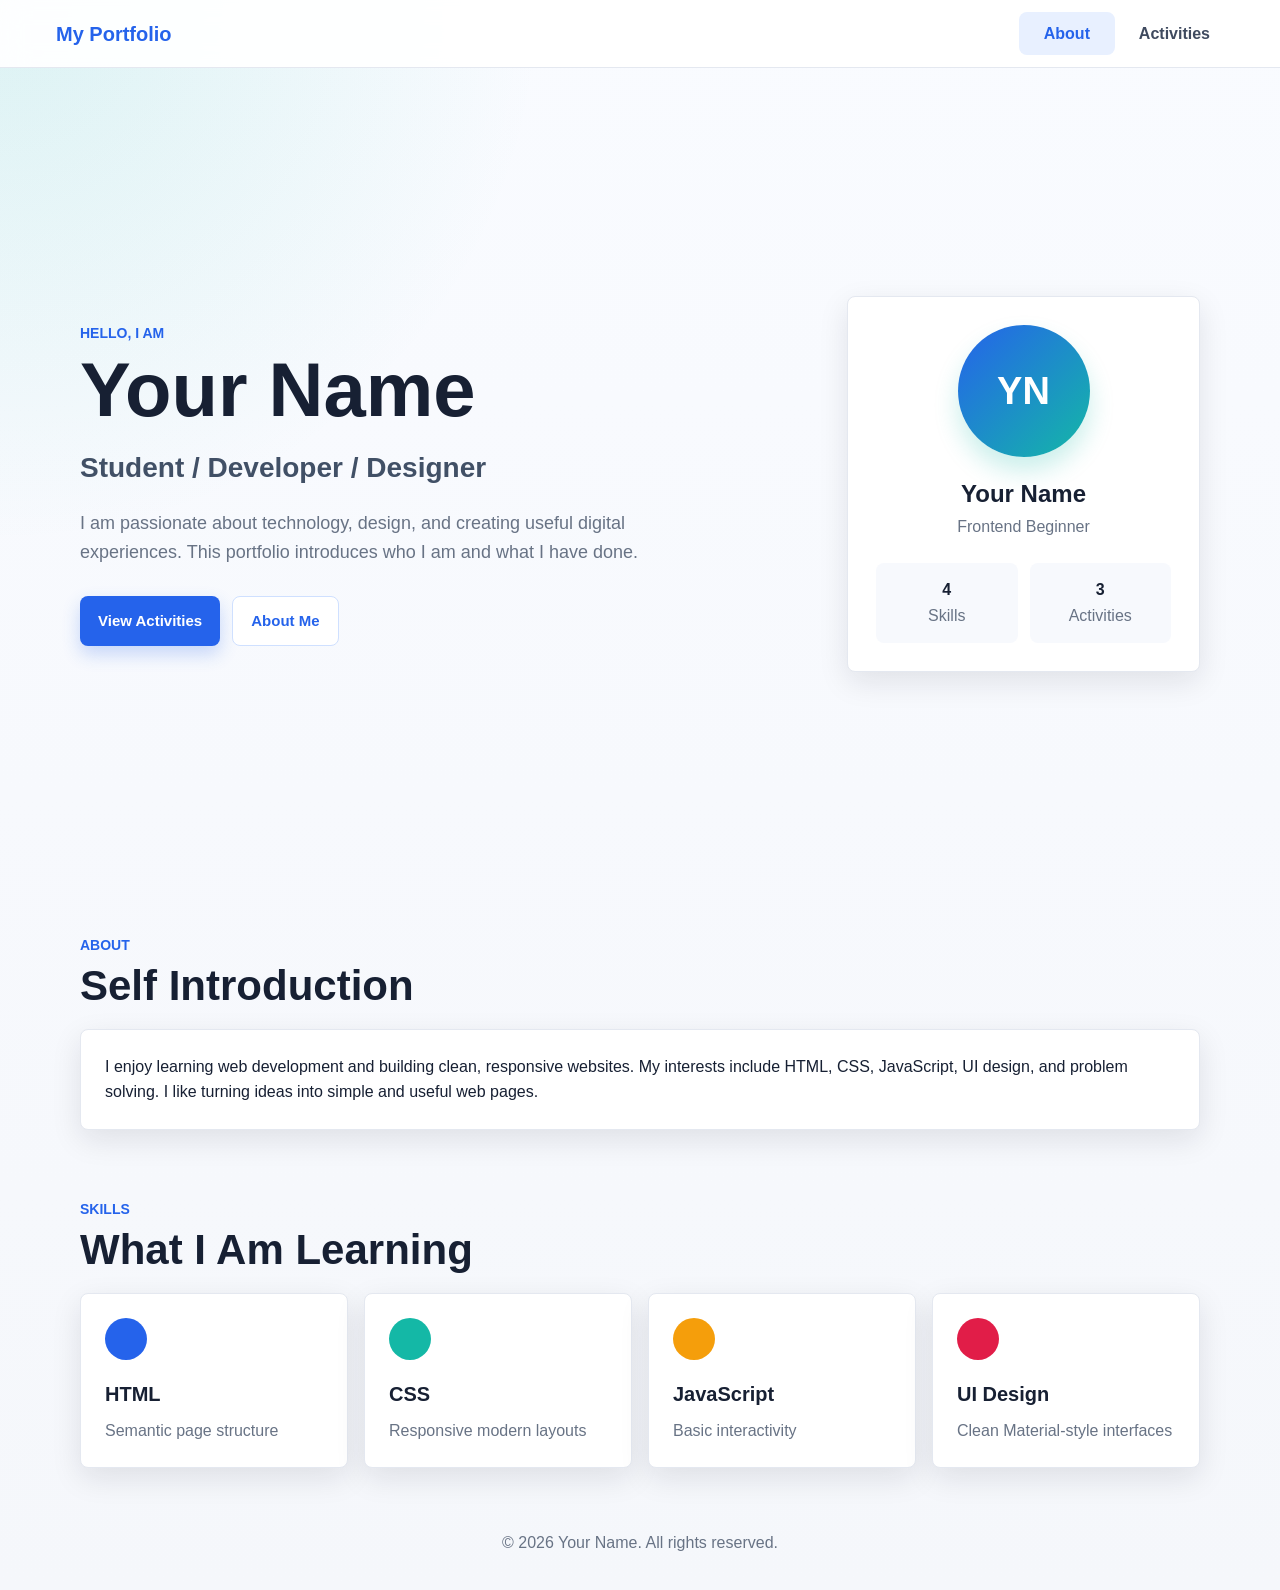
==== index.html @ d39a6b67 "Add simple portfolio website" ====
<!DOCTYPE html>
<html lang="en">
<head>
  <meta charset="UTF-8" />
  <meta name="viewport" content="width=device-width, initial-scale=1.0" />
  <title>My Portfolio</title>
  <link rel="stylesheet" href="style.css" />
</head>
<body>
  <header class="app-bar">
    <a class="logo" href="index.html">My Portfolio</a>

    <nav id="navMenu" aria-label="Main navigation">
      <a href="index.html" class="active">About</a>
      <a href="activities.html">Activities</a>
    </nav>

    <button class="menu-btn" type="button" aria-label="Open navigation menu" onclick="toggleMenu()">
      <span></span>
      <span></span>
      <span></span>
    </button>
  </header>

  <main>
    <section class="hero">
      <div class="hero-content">
        <p class="eyebrow">Hello, I am</p>
        <h1>Your Name</h1>
        <p class="subtitle">Student / Developer / Designer</p>
        <p class="intro">
          I am passionate about technology, design, and creating useful digital
          experiences. This portfolio introduces who I am and what I have done.
        </p>
        <div class="hero-actions">
          <a class="btn primary" href="activities.html">View Activities</a>
          <a class="btn secondary" href="#about">About Me</a>
        </div>
      </div>

      <aside class="profile-card" aria-label="Profile summary">
        <div class="avatar">YN</div>
        <h2>Your Name</h2>
        <p>Frontend Beginner</p>
        <div class="profile-stats">
          <div>
            <strong>4</strong>
            <span>Skills</span>
          </div>
          <div>
            <strong>3</strong>
            <span>Activities</span>
          </div>
        </div>
      </aside>
    </section>

    <section id="about" class="section">
      <div class="section-heading">
        <p class="eyebrow">About</p>
        <h2>Self Introduction</h2>
      </div>

      <div class="card">
        <p>
          I enjoy learning web development and building clean, responsive
          websites. My interests include HTML, CSS, JavaScript, UI design, and
          problem solving. I like turning ideas into simple and useful web pages.
        </p>
      </div>
    </section>

    <section class="section">
      <div class="section-heading">
        <p class="eyebrow">Skills</p>
        <h2>What I Am Learning</h2>
      </div>

      <div class="skill-grid">
        <article class="card skill-card">
          <span class="material-dot blue"></span>
          <h3>HTML</h3>
          <p>Semantic page structure</p>
        </article>
        <article class="card skill-card">
          <span class="material-dot teal"></span>
          <h3>CSS</h3>
          <p>Responsive modern layouts</p>
        </article>
        <article class="card skill-card">
          <span class="material-dot amber"></span>
          <h3>JavaScript</h3>
          <p>Basic interactivity</p>
        </article>
        <article class="card skill-card">
          <span class="material-dot rose"></span>
          <h3>UI Design</h3>
          <p>Clean Material-style interfaces</p>
        </article>
      </div>
    </section>
  </main>

  <footer>
    <p>© 2026 Your Name. All rights reserved.</p>
  </footer>

  <script src="script.js"></script>
</body>
</html>
---- style.css ----
:root {
  --primary: #2563eb;
  --primary-dark: #1d4ed8;
  --teal: #14b8a6;
  --amber: #f59e0b;
  --rose: #e11d48;
  --text: #172033;
  --muted: #687385;
  --surface: #ffffff;
  --background: #f5f7fb;
  --line: #e4e8f0;
  --shadow: 0 10px 30px rgba(15, 23, 42, 0.1);
}

* {
  box-sizing: border-box;
  margin: 0;
  padding: 0;
}

html {
  scroll-behavior: smooth;
}

body {
  min-height: 100vh;
  font-family: Arial, Helvetica, sans-serif;
  color: var(--text);
  background:
    radial-gradient(circle at top left, rgba(20, 184, 166, 0.13), transparent 34rem),
    linear-gradient(180deg, #f9fbff 0%, var(--background) 100%);
  line-height: 1.6;
}

a {
  color: inherit;
}

.app-bar {
  position: sticky;
  top: 0;
  z-index: 20;
  height: 68px;
  display: flex;
  align-items: center;
  justify-content: space-between;
  padding: 0 clamp(20px, 5vw, 56px);
  background: rgba(255, 255, 255, 0.92);
  border-bottom: 1px solid var(--line);
  backdrop-filter: blur(14px);
}

.logo {
  color: var(--primary);
  font-size: 20px;
  font-weight: 800;
  text-decoration: none;
}

nav {
  display: flex;
  align-items: center;
  gap: 10px;
}

nav a {
  min-width: 96px;
  padding: 9px 14px;
  border-radius: 8px;
  color: #3f4a5f;
  font-weight: 700;
  text-align: center;
  text-decoration: none;
  transition: background 0.2s ease, color 0.2s ease, transform 0.2s ease;
}

nav a:hover,
nav a.active {
  color: var(--primary);
  background: #e8f0ff;
}

nav a:hover {
  transform: translateY(-1px);
}

.menu-btn {
  display: none;
  width: 42px;
  height: 42px;
  border: 0;
  border-radius: 8px;
  background: var(--primary);
  cursor: pointer;
}

.menu-btn span {
  display: block;
  width: 18px;
  height: 2px;
  margin: 4px auto;
  background: white;
  border-radius: 999px;
}

main {
  width: min(1120px, calc(100% - 40px));
  margin: 0 auto;
}

.hero {
  min-height: calc(100vh - 68px);
  display: grid;
  grid-template-columns: minmax(0, 1.45fr) minmax(280px, 0.7fr);
  gap: 36px;
  align-items: center;
  padding: 56px 0;
}

.hero-content h1 {
  margin-top: 8px;
  font-size: clamp(42px, 8vw, 76px);
  line-height: 1;
}

.subtitle {
  margin-top: 18px;
  color: #415066;
  font-size: clamp(20px, 3vw, 28px);
  font-weight: 800;
}

.intro {
  max-width: 650px;
  margin-top: 18px;
  color: var(--muted);
  font-size: 18px;
}

.eyebrow {
  color: var(--primary);
  font-size: 14px;
  font-weight: 800;
  letter-spacing: 0;
  text-transform: uppercase;
}

.hero-actions {
  display: flex;
  flex-wrap: wrap;
  gap: 12px;
  margin-top: 30px;
}

.btn,
.activity-card button {
  min-height: 46px;
  display: inline-flex;
  align-items: center;
  justify-content: center;
  border: 0;
  border-radius: 8px;
  padding: 12px 18px;
  font-size: 15px;
  font-weight: 800;
  text-decoration: none;
  cursor: pointer;
  transition: transform 0.2s ease, box-shadow 0.2s ease, background 0.2s ease;
}

.btn.primary,
.activity-card button {
  color: white;
  background: var(--primary);
  box-shadow: 0 8px 18px rgba(37, 99, 235, 0.24);
}

.btn.secondary {
  color: var(--primary);
  background: white;
  border: 1px solid #cfe0ff;
}

.btn:hover,
.activity-card button:hover {
  transform: translateY(-2px);
}

.btn.primary:hover,
.activity-card button:hover {
  background: var(--primary-dark);
}

.profile-card,
.card,
.activity-card {
  border: 1px solid var(--line);
  border-radius: 8px;
  background: var(--surface);
  box-shadow: var(--shadow);
}

.profile-card {
  padding: 28px;
  text-align: center;
}

.avatar {
  width: 132px;
  height: 132px;
  display: grid;
  place-items: center;
  margin: 0 auto 18px;
  border-radius: 50%;
  color: white;
  background: linear-gradient(135deg, var(--primary), var(--teal));
  font-size: 38px;
  font-weight: 900;
  box-shadow: 0 14px 25px rgba(20, 184, 166, 0.22);
}

.profile-card h2 {
  font-size: 24px;
}

.profile-card p,
.profile-stats span {
  color: var(--muted);
}

.profile-stats {
  display: grid;
  grid-template-columns: repeat(2, 1fr);
  gap: 12px;
  margin-top: 24px;
}

.profile-stats div {
  padding: 14px;
  border-radius: 8px;
  background: #f7f9fd;
}

.profile-stats strong,
.profile-stats span {
  display: block;
}

.section {
  padding: 34px 0;
}

.section-heading {
  margin-bottom: 18px;
}

.section-heading h2,
.page-title h1 {
  margin-top: 6px;
  font-size: clamp(28px, 5vw, 42px);
  line-height: 1.15;
}

.card {
  padding: 24px;
}

.skill-grid {
  display: grid;
  grid-template-columns: repeat(4, 1fr);
  gap: 16px;
}

.skill-card {
  min-height: 170px;
}

.skill-card h3 {
  margin-top: 18px;
  font-size: 20px;
}

.skill-card p {
  margin-top: 8px;
  color: var(--muted);
}

.material-dot {
  width: 42px;
  height: 42px;
  display: block;
  border-radius: 50%;
}

.blue {
  background: var(--primary);
}

.teal {
  background: var(--teal);
}

.amber {
  background: var(--amber);
}

.rose {
  background: var(--rose);
}

.page-title {
  padding: 72px 0 28px;
}

.page-title p:last-child {
  max-width: 680px;
  margin-top: 14px;
  color: var(--muted);
  font-size: 18px;
}

.activity-list {
  display: grid;
  grid-template-columns: repeat(3, 1fr);
  gap: 18px;
  padding-bottom: 60px;
}

.activity-card {
  min-height: 300px;
  display: flex;
  flex-direction: column;
  padding: 24px;
}

.activity-top {
  display: flex;
  align-items: center;
  justify-content: space-between;
  gap: 12px;
}

.chip {
  display: inline-flex;
  align-items: center;
  min-height: 28px;
  padding: 4px 11px;
  border-radius: 999px;
  color: #0369a1;
  background: #e0f2fe;
  font-size: 13px;
  font-weight: 800;
}

.date {
  color: var(--muted);
  font-weight: 700;
}

.activity-card h2 {
  margin-top: 20px;
  font-size: 24px;
  line-height: 1.2;
}

.activity-card p {
  margin: 14px 0 22px;
  color: var(--muted);
}

.activity-card button {
  width: 110px;
  margin-top: auto;
}

footer {
  padding: 28px 20px 34px;
  color: var(--muted);
  text-align: center;
}

@media (max-width: 860px) {
  .menu-btn {
    display: block;
  }

  nav {
    position: absolute;
    top: 68px;
    right: 20px;
    left: 20px;
    display: none;
    flex-direction: column;
    align-items: stretch;
    padding: 14px;
    border: 1px solid var(--line);
    border-radius: 8px;
    background: white;
    box-shadow: var(--shadow);
  }

  nav.show {
    display: flex;
  }

  nav a {
    width: 100%;
  }

  .hero {
    grid-template-columns: 1fr;
    min-height: auto;
    padding: 44px 0;
  }

  .skill-grid,
  .activity-list {
    grid-template-columns: repeat(2, 1fr);
  }
}

@media (max-width: 560px) {
  main {
    width: min(100% - 28px, 1120px);
  }

  .app-bar {
    padding: 0 16px;
  }

  .hero-actions,
  .btn {
    width: 100%;
  }

  .skill-grid,
  .activity-list {
    grid-template-columns: 1fr;
  }

  .profile-stats {
    grid-template-columns: 1fr;
  }
}
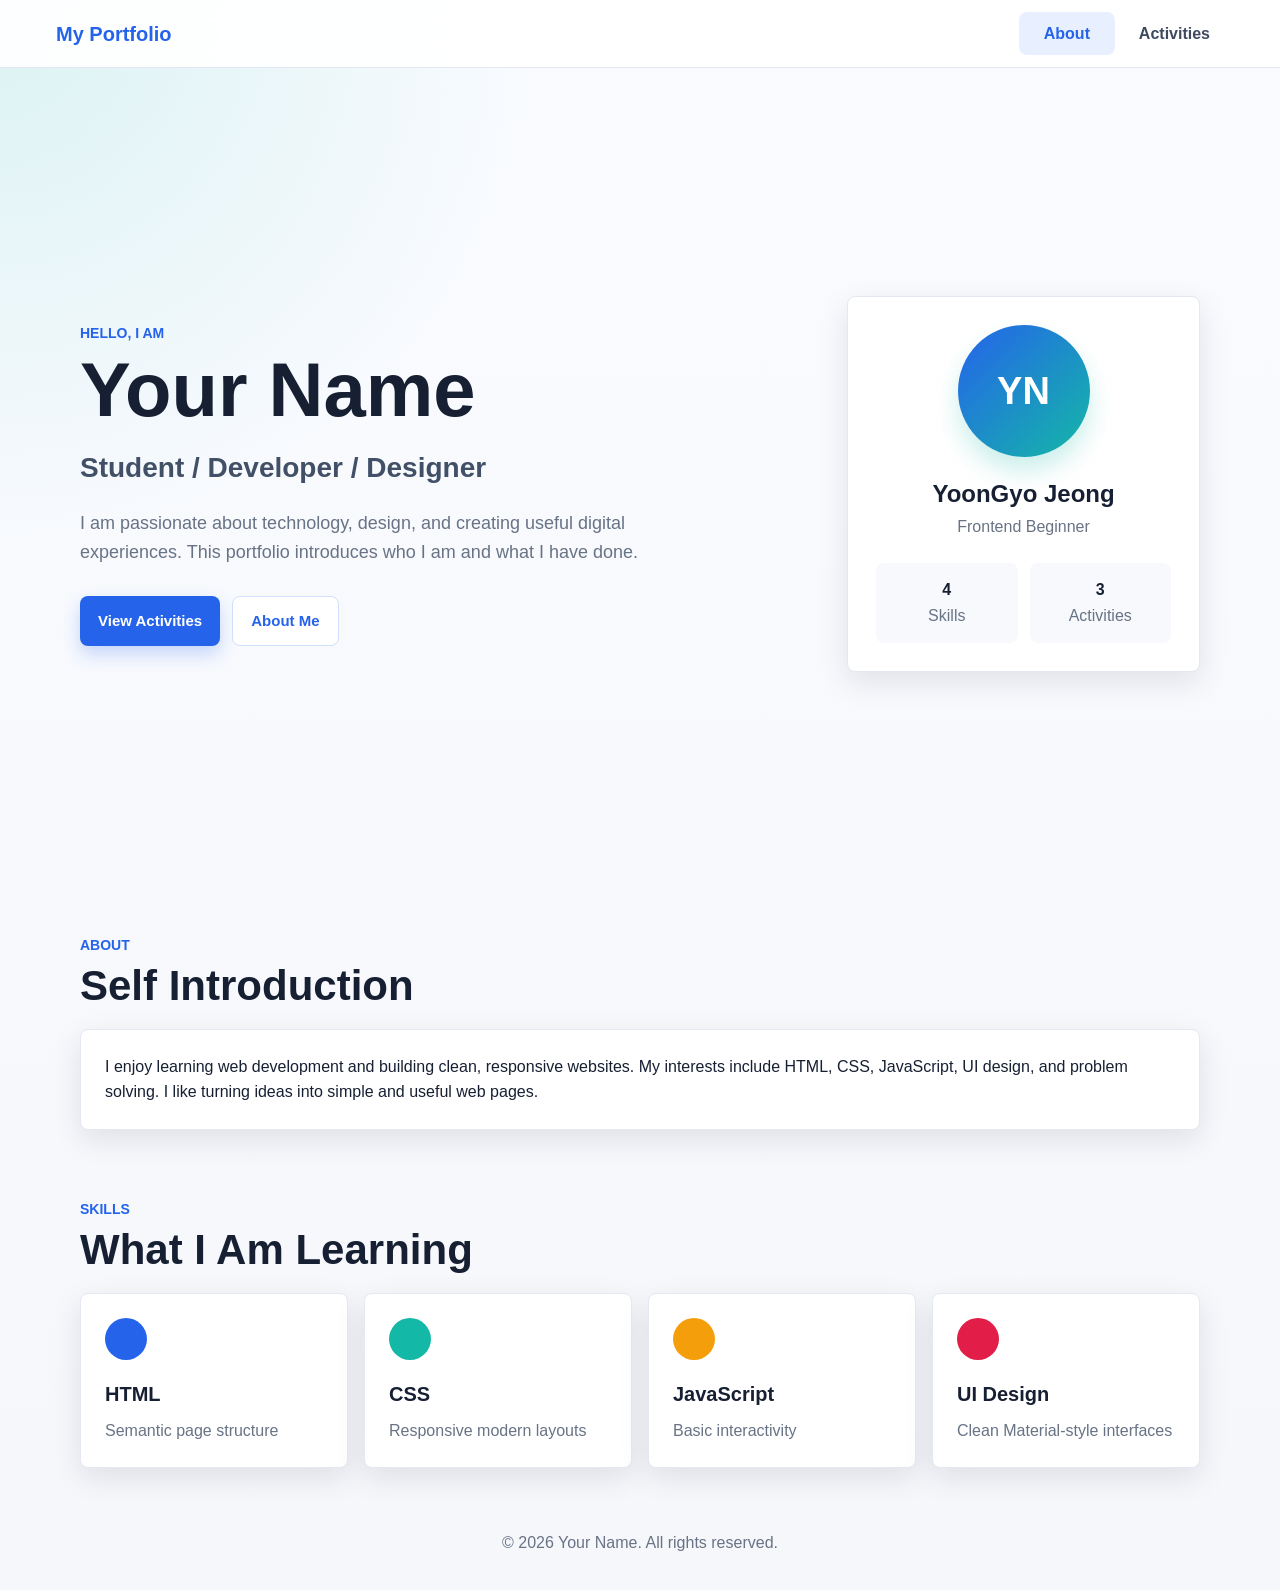
==== commit f1c937f1: "Update index.html" ====
--- a/index.html
+++ b/index.html
@@ -40,7 +40,7 @@
 
       <aside class="profile-card" aria-label="Profile summary">
         <div class="avatar">YN</div>
-        <h2>Your Name</h2>
+        <h2>YoonGyo Jeong</h2>
         <p>Frontend Beginner</p>
         <div class="profile-stats">
           <div>
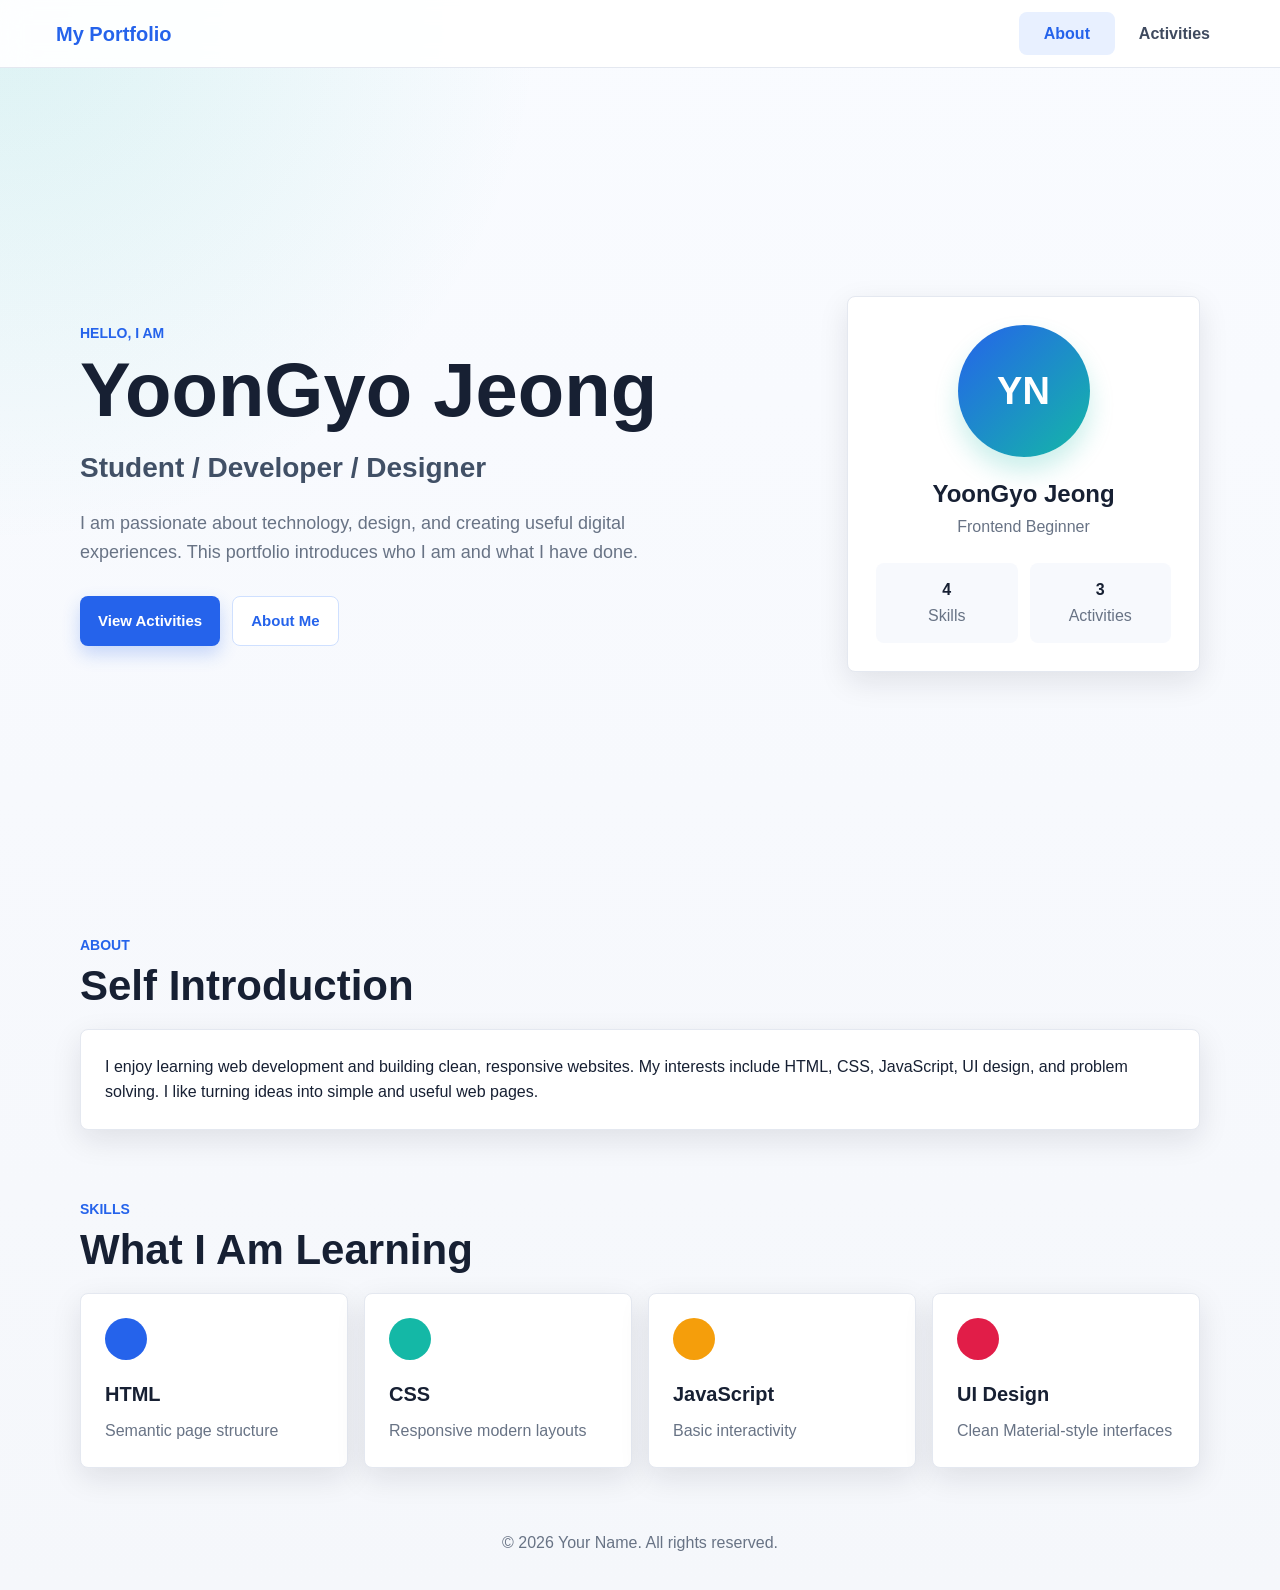
==== commit eb7be5d9: "Update index.html" ====
--- a/index.html
+++ b/index.html
@@ -26,7 +26,7 @@
     <section class="hero">
       <div class="hero-content">
         <p class="eyebrow">Hello, I am</p>
-        <h1>Your Name</h1>
+        <h1>YoonGyo Jeong</h1>
         <p class="subtitle">Student / Developer / Designer</p>
         <p class="intro">
           I am passionate about technology, design, and creating useful digital
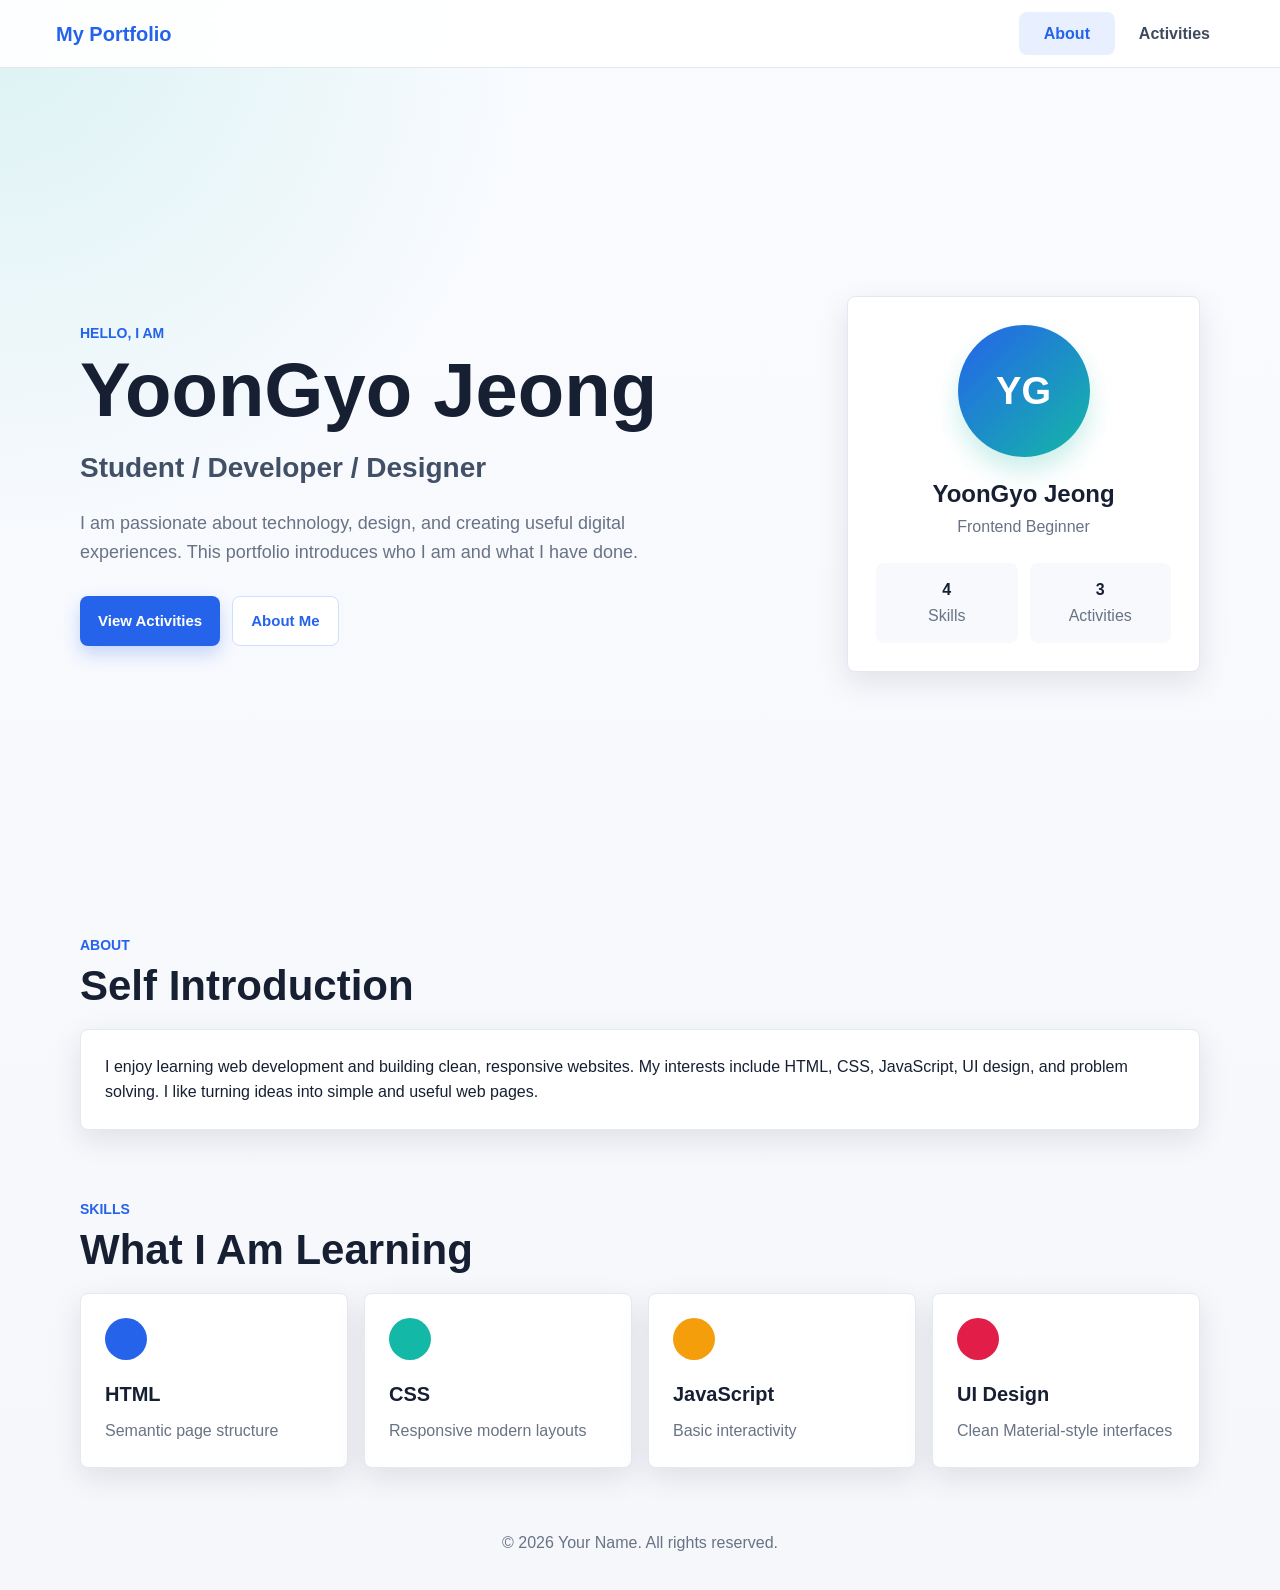
==== commit 6d6080e5: "Update index.html" ====
--- a/index.html
+++ b/index.html
@@ -39,7 +39,7 @@
       </div>
 
       <aside class="profile-card" aria-label="Profile summary">
-        <div class="avatar">YN</div>
+        <div class="avatar">YG</div>
         <h2>YoonGyo Jeong</h2>
         <p>Frontend Beginner</p>
         <div class="profile-stats">
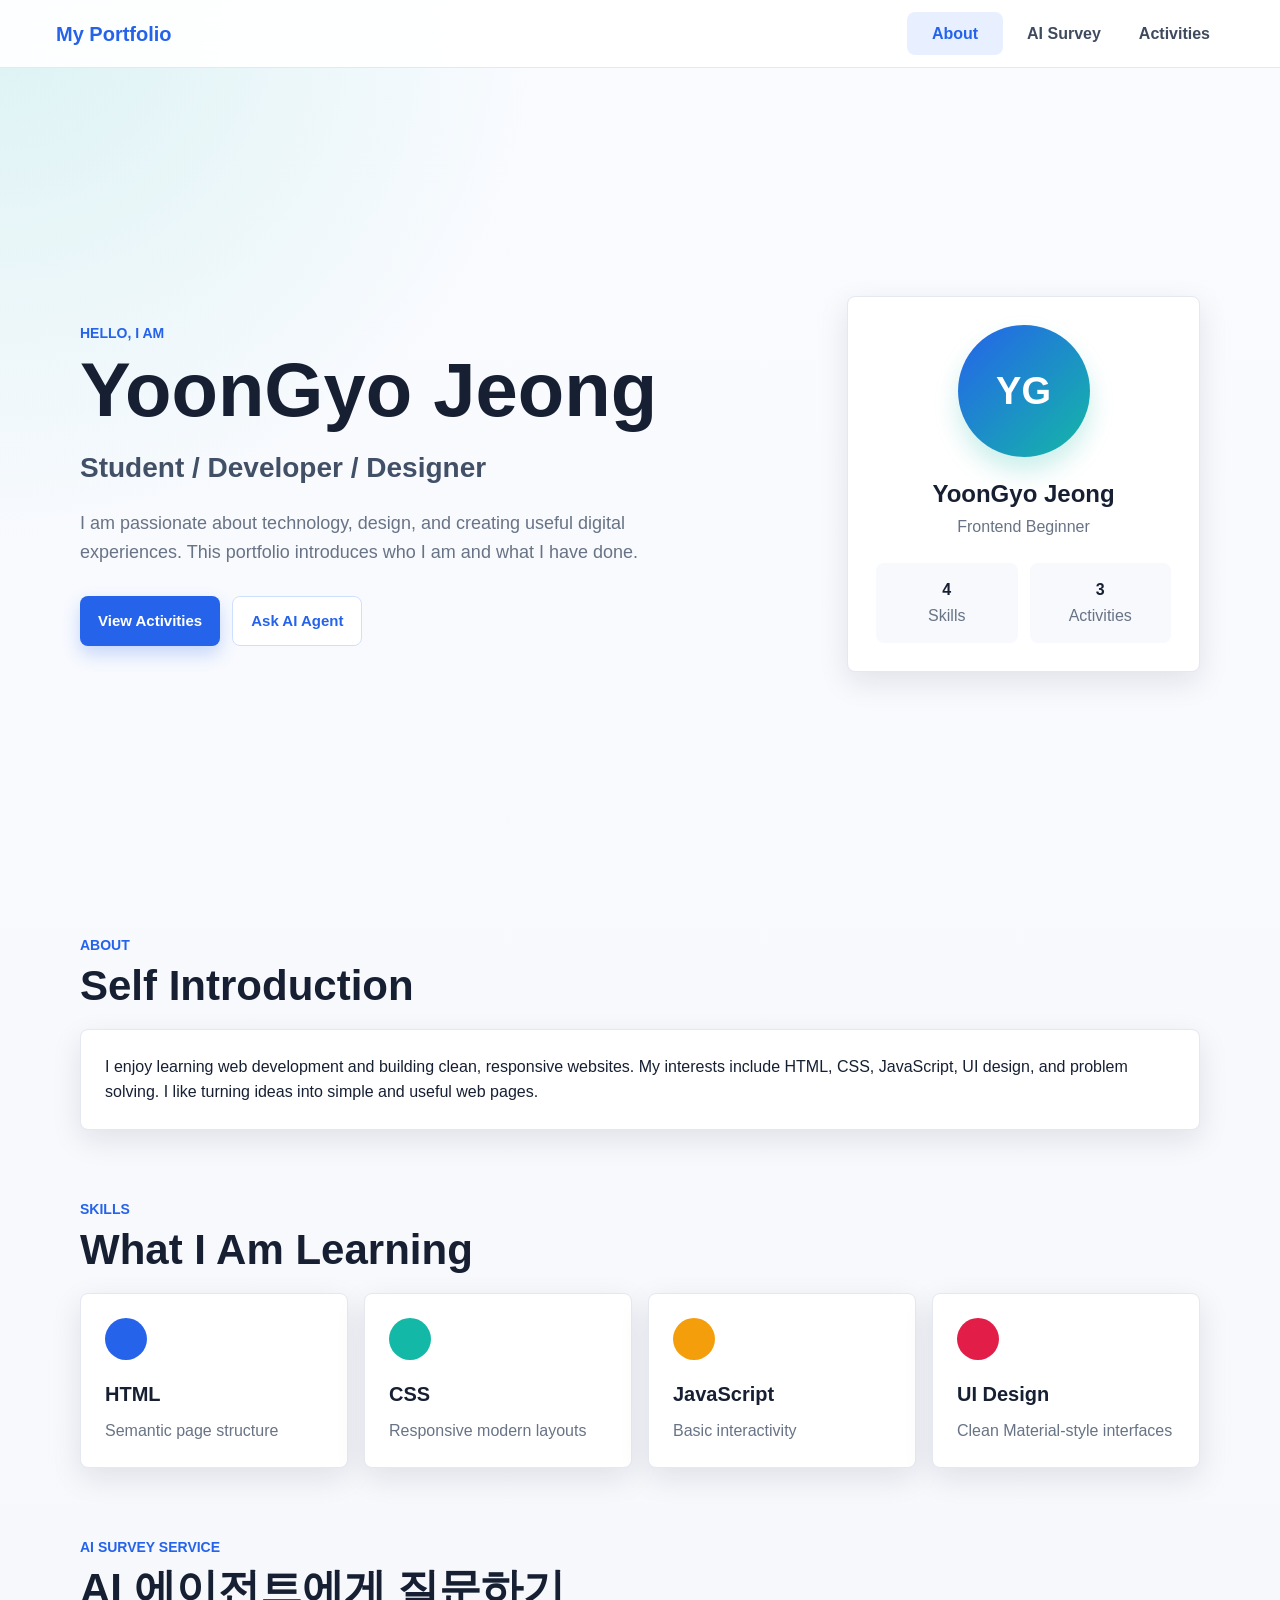
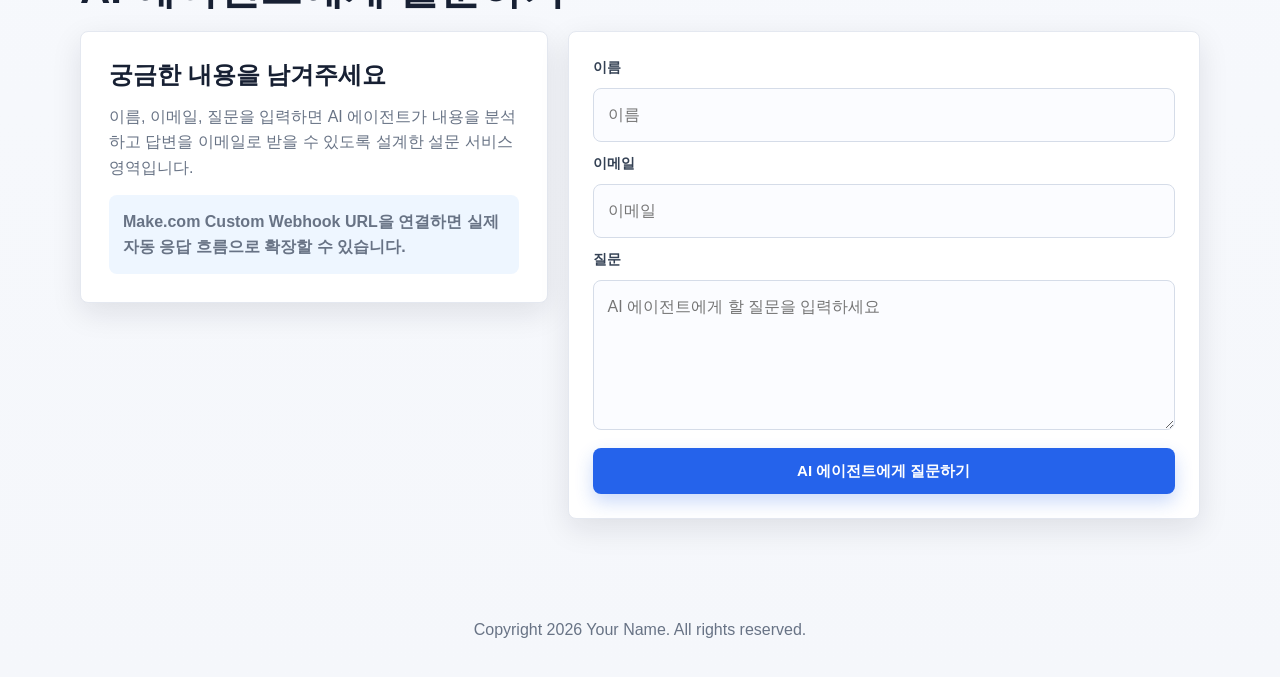
==== commit c417e97a: "Add AI survey service section" ====
--- a/index.html
+++ b/index.html
@@ -1,5 +1,5 @@
 <!DOCTYPE html>
-<html lang="en">
+<html lang="ko">
 <head>
   <meta charset="UTF-8" />
   <meta name="viewport" content="width=device-width, initial-scale=1.0" />
@@ -12,6 +12,7 @@
 
     <nav id="navMenu" aria-label="Main navigation">
       <a href="index.html" class="active">About</a>
+      <a href="index.html#ai-survey">AI Survey</a>
       <a href="activities.html">Activities</a>
     </nav>
 
@@ -34,7 +35,7 @@
         </p>
         <div class="hero-actions">
           <a class="btn primary" href="activities.html">View Activities</a>
-          <a class="btn secondary" href="#about">About Me</a>
+          <a class="btn secondary" href="#ai-survey">Ask AI Agent</a>
         </div>
       </div>
 
@@ -99,10 +100,44 @@
         </article>
       </div>
     </section>
+
+    <section id="ai-survey" class="section ai-survey">
+      <div class="section-heading">
+        <p class="eyebrow">AI Survey Service</p>
+        <h2>AI 에이전트에게 질문하기</h2>
+      </div>
+
+      <div class="survey-layout">
+        <div class="survey-copy">
+          <h3>궁금한 내용을 남겨주세요</h3>
+          <p>
+            이름, 이메일, 질문을 입력하면 AI 에이전트가 내용을 분석하고
+            답변을 이메일로 받을 수 있도록 설계한 설문 서비스 영역입니다.
+          </p>
+          <p class="webhook-note">
+            Make.com Custom Webhook URL을 연결하면 실제 자동 응답 흐름으로 확장할 수 있습니다.
+          </p>
+        </div>
+
+        <form id="contactForm" class="contact-form">
+          <label for="visitorName">이름</label>
+          <input type="text" id="visitorName" placeholder="이름" required />
+
+          <label for="visitorEmail">이메일</label>
+          <input type="email" id="visitorEmail" placeholder="이메일" required />
+
+          <label for="visitorMessage">질문</label>
+          <textarea id="visitorMessage" placeholder="AI 에이전트에게 할 질문을 입력하세요" required></textarea>
+
+          <button type="submit">AI 에이전트에게 질문하기</button>
+          <div id="responseMessage" class="response-message" role="status" aria-live="polite"></div>
+        </form>
+      </div>
+    </section>
   </main>
 
   <footer>
-    <p>© 2026 Your Name. All rights reserved.</p>
+    <p>Copyright 2026 Your Name. All rights reserved.</p>
   </footer>
 
   <script src="script.js"></script>
--- a/style.css
+++ b/style.css
@@ -153,7 +153,8 @@
 }
 
 .btn,
-.activity-card button {
+.activity-card button,
+.contact-form button {
   min-height: 46px;
   display: inline-flex;
   align-items: center;
@@ -169,7 +170,8 @@
 }
 
 .btn.primary,
-.activity-card button {
+.activity-card button,
+.contact-form button {
   color: white;
   background: var(--primary);
   box-shadow: 0 8px 18px rgba(37, 99, 235, 0.24);
@@ -182,12 +184,14 @@
 }
 
 .btn:hover,
-.activity-card button:hover {
+.activity-card button:hover,
+.contact-form button:hover {
   transform: translateY(-2px);
 }
 
 .btn.primary:hover,
-.activity-card button:hover {
+.activity-card button:hover,
+.contact-form button:hover {
   background: var(--primary-dark);
 }
 
@@ -371,6 +375,117 @@
 .activity-card button {
   width: 110px;
   margin-top: auto;
+}
+
+.ai-survey {
+  padding-bottom: 70px;
+}
+
+.survey-layout {
+  display: grid;
+  grid-template-columns: minmax(0, 0.85fr) minmax(320px, 1.15fr);
+  gap: 20px;
+  align-items: start;
+}
+
+.survey-copy,
+.contact-form {
+  border: 1px solid var(--line);
+  border-radius: 8px;
+  background: var(--surface);
+  box-shadow: var(--shadow);
+}
+
+.survey-copy {
+  padding: 28px;
+}
+
+.survey-copy h3 {
+  font-size: 24px;
+  line-height: 1.25;
+}
+
+.survey-copy p {
+  margin-top: 14px;
+  color: var(--muted);
+}
+
+.webhook-note {
+  padding: 14px;
+  border-radius: 8px;
+  background: #eef6ff;
+  color: #295381;
+  font-weight: 700;
+}
+
+.contact-form {
+  display: grid;
+  gap: 10px;
+  padding: 24px;
+}
+
+.contact-form label {
+  color: #344154;
+  font-size: 14px;
+  font-weight: 800;
+}
+
+.contact-form input,
+.contact-form textarea {
+  width: 100%;
+  border: 1px solid #d5dce8;
+  border-radius: 8px;
+  padding: 13px 14px;
+  color: var(--text);
+  background: #fbfcff;
+  font: inherit;
+  outline: none;
+  transition: border-color 0.2s ease, box-shadow 0.2s ease;
+}
+
+.contact-form textarea {
+  min-height: 150px;
+  resize: vertical;
+}
+
+.contact-form input:focus,
+.contact-form textarea:focus {
+  border-color: var(--primary);
+  box-shadow: 0 0 0 4px rgba(37, 99, 235, 0.12);
+}
+
+.contact-form button {
+  width: 100%;
+  margin-top: 8px;
+}
+
+.response-message {
+  display: none;
+  margin-top: 8px;
+  padding: 13px 14px;
+  border-radius: 8px;
+  font-weight: 800;
+}
+
+.response-message.is-info,
+.response-message.is-success,
+.response-message.is-error {
+  display: block;
+}
+
+.response-message.is-info {
+  color: #1d4ed8;
+  background: #e8f0ff;
+}
+
+.response-message.is-success {
+  color: #047857;
+  background: #dcfce7;
+}
+
+.response-message.is-error {
+  color: #be123c;
+  background: #ffe4e6;
 }
 
 footer {
@@ -414,7 +529,8 @@
   }
 
   .skill-grid,
-  .activity-list {
+  .activity-list,
+  .survey-layout {
     grid-template-columns: repeat(2, 1fr);
   }
 }
@@ -434,7 +550,8 @@
   }
 
   .skill-grid,
-  .activity-list {
+  .activity-list,
+  .survey-layout {
     grid-template-columns: 1fr;
   }
 
